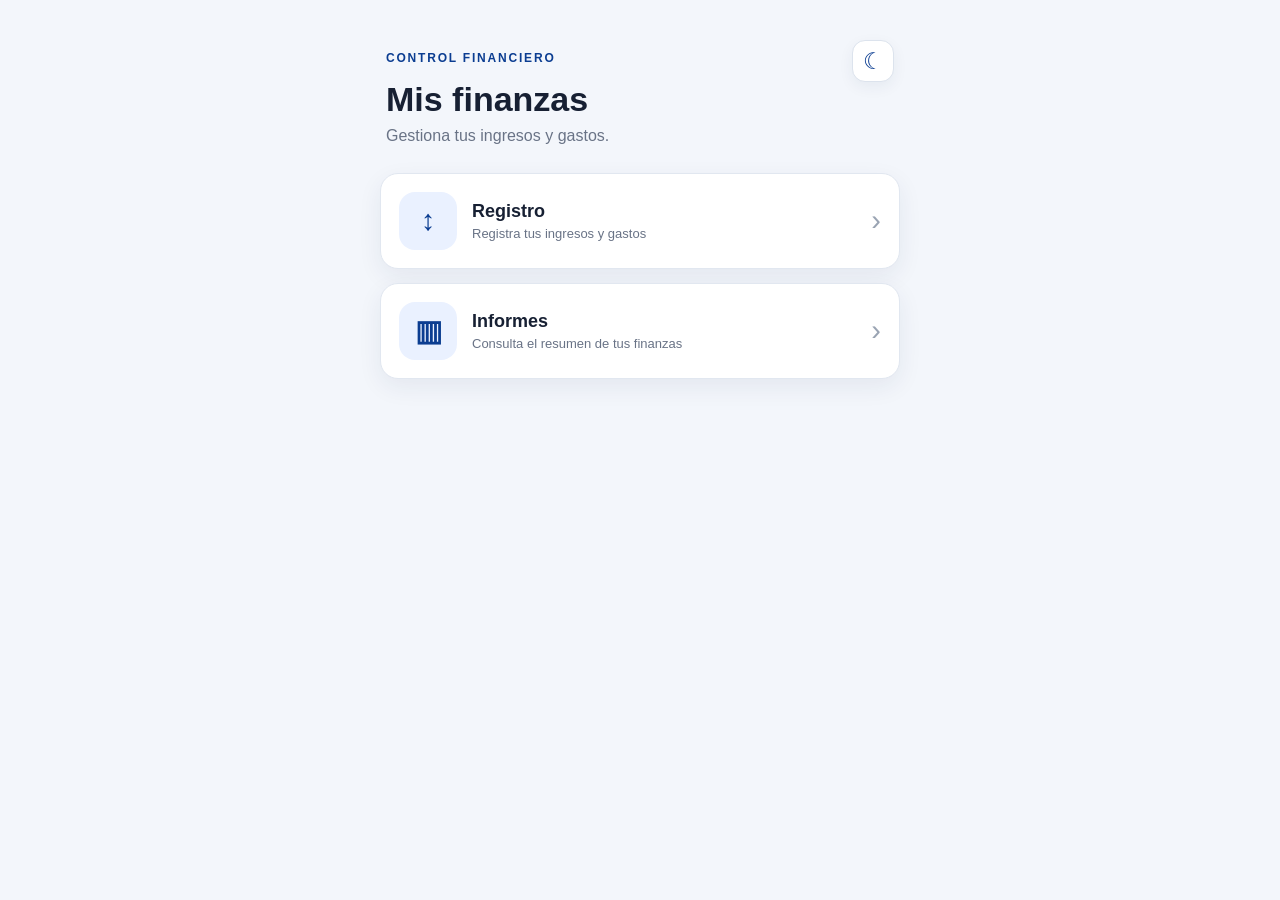
==== index.html @ 42301e38 "Corregir navegación Registro ↔ Movimientos" ====
<!doctype html>
<html lang="es">
<head>
<meta charset="UTF-8"><meta name="viewport" content="width=device-width, initial-scale=1, maximum-scale=1, user-scalable=no, viewport-fit=cover"><meta name="theme-color" content="#0b3d91"><title>Control Financiero</title><script>try{var t=localStorage.getItem('theme_mode_v1');document.documentElement.classList.add(t==='dark'?'theme-dark':'theme-light')}catch(e){document.documentElement.classList.add('theme-light')}</script><link rel="stylesheet" href="style.css?v=20"><link rel="stylesheet" href="tabs.css?v=1"><script src="https://telegram.org/js/telegram-web-app.js"></script>
</head>
<body><main class="app">
<header class="hero" id="appHeader"><div class="hero-top"><p class="eyebrow">CONTROL FINANCIERO</p><button id="themeToggle" class="theme-toggle" type="button" aria-label="Cambiar a modo noche" title="Modo noche"><span id="themeIcon" aria-hidden="true">☾</span></button></div><h1>Mis finanzas</h1><p class="subtitle">Gestiona tus ingresos y gastos.</p></header>
<section id="home" class="screen"><button class="main-card" id="registerButton" type="button"><span class="card-icon">↕</span><span><strong>Registro</strong><small>Registra tus ingresos y gastos</small></span><span class="arrow">›</span></button><button class="main-card" id="reportsButton" type="button"><span class="card-icon">▥</span><span><strong>Informes</strong><small>Consulta el resumen de tus finanzas</small></span><span class="arrow">›</span></button></section>
<section id="register" class="screen hidden"><div class="register-top"><button class="back" id="backButton" type="button">‹ Volver</button><button id="registerThemeToggle" class="theme-toggle" type="button" aria-label="Cambiar a modo noche" title="Modo noche"><span id="registerThemeIcon" aria-hidden="true">☾</span></button></div><div class="register-tabs" role="tablist" aria-label="Registro y movimientos"><button id="registerTabRegister" data-tab="register" class="register-tab active" type="button" role="tab" aria-selected="true">Registro</button><button id="movementsTabRegister" data-tab="movements" class="register-tab" type="button" role="tab" aria-selected="false">Movimientos</button></div><h2>Registro</h2><p class="section-note">Elige Ingresos o Gastos y utiliza un único teclado.</p>
<div class="register-panel">
  <div class="type-switch" role="tablist" aria-label="Tipo de movimiento">
    <button id="incomeTab" class="type-tab income active" type="button" role="tab" aria-selected="true"><span>＋</span><strong>Ingresos</strong></button>
    <button id="expenseTab" class="type-tab expense" type="button" role="tab" aria-selected="false"><span>−</span><strong>Gastos</strong></button>
  </div>
  <div class="inline-form">
    <div class="amount-box"><span class="currency">€</span><input id="activeAmount" type="text" inputmode="decimal" placeholder="0,00" aria-label="Importe"></div>
    <div class="keypad" id="sharedKeypad" aria-label="Teclado numérico"><button data-key="1">1</button><button data-key="2">2</button><button data-key="3">3</button><button data-key="4">4</button><button data-key="5">5</button><button data-key="6">6</button><button data-key="7">7</button><button data-key="8">8</button><button data-key="9">9</button><button data-key="clear">C</button><button data-key="0">0</button><button data-key="backspace">⌫</button></div>
    <div class="secondary-fields"><label class="field">Fecha<input id="activeDate" type="date"></label><label class="field">Categoría<select id="activeCategory"><option value="">Selecciona una categoría</option></select></label><label class="field description-field hidden" id="personField">Persona<input id="activePerson" type="text" maxlength="80" placeholder="¿Quién realizó este movimiento?"></label><label class="field description-field hidden" id="descriptionField">Descripción<textarea id="activeDescription" rows="2" maxlength="160" placeholder="Describe el movimiento"></textarea></label><label class="field hidden" id="payMonthField">Mes que corresponde<select id="activePayMonth"><option value="">Selecciona un mes</option><option>Enero</option><option>Febrero</option><option>Marzo</option><option>Abril</option><option>Mayo</option><option>Junio</option><option>Julio</option><option>Agosto</option><option>Septiembre</option><option>Octubre</option><option>Noviembre</option><option>Diciembre</option></select></label></div>
    <button class="save active-save" id="saveActive" type="button">Guardar ingreso</button>
  </div>
</div>
</section>
<section id="movementForm" class="screen hidden"></section>
<section id="movements" class="screen hidden"><div class="register-top"><button class="back" id="movementsBack" type="button">‹ Registro</button><button id="movementsThemeToggle" class="theme-toggle" type="button" aria-label="Cambiar a modo noche" title="Modo noche"><span id="movementsThemeIcon" aria-hidden="true">☾</span></button></div><div class="register-tabs" role="tablist" aria-label="Registro y movimientos"><button id="registerTabMovements" data-tab="register" class="register-tab" type="button" role="tab" aria-selected="false">Registro</button><button id="movementsTabMovements" data-tab="movements" class="register-tab active" type="button" role="tab" aria-selected="true">Movimientos</button></div><h2>Movimientos</h2><p class="section-note">Últimos movimientos registrados</p><div id="movementList" class="movement-list"></div></section>
<section id="reports" class="screen hidden"><button class="back" id="reportsBack" type="button">‹ Volver</button><h2>Informes</h2><div class="report-card"><span>Total ingresos</span><strong id="incomeTotal">€0,00</strong></div><div class="report-card"><span>Total gastos</span><strong id="expenseTotal">€0,00</strong></div><div class="report-card balance"><span>Saldo</span><strong id="balanceTotal">€0,00</strong></div><div class="recent-section reports-records"><div class="recent-heading"><strong>Todos los registros</strong><span id="reportCount">0</span></div><div id="reportMovements" class="recent-movements"><p class="empty-list">Todavía no hay movimientos registrados.</p></div></div></section>
</main><div id="toast" class="toast"></div><script src="app.js?v=21"></script></body></html>
---- style.css ----
*{box-sizing:border-box}html,body{margin:0;min-height:100%;font-family:-apple-system,BlinkMacSystemFont,"Segoe UI",sans-serif;background:#f3f6fb;color:#172033;touch-action:manipulation}body{padding:env(safe-area-inset-top) 16px env(safe-area-inset-bottom);-webkit-text-size-adjust:100%;overscroll-behavior:none}.app{width:min(100%,520px);margin:0 auto;padding:28px 0 32px}.hero{padding:12px 6px 28px}.hero-top{display:flex;align-items:center;justify-content:space-between;gap:12px}.eyebrow{margin:0 0 6px;font-size:12px;font-weight:800;letter-spacing:1.8px;color:#0b3d91}.hero h1{margin:0;font-size:34px;line-height:1.05}.subtitle{margin:9px 0 0;color:#697386;font-size:16px}.theme-toggle{width:42px;height:42px;display:grid;place-items:center;border:1px solid #dce3ed;border-radius:13px;background:#fff;color:#0b3d91;font-size:23px;line-height:1;cursor:pointer;box-shadow:0 5px 15px rgba(25,48,86,.06)}.theme-toggle:active{transform:scale(.96)}.screen{display:grid;gap:14px}.hidden{display:none!important}.main-card{width:100%;display:grid;grid-template-columns:58px 1fr 24px;align-items:center;gap:15px;padding:18px;border:1px solid #e1e7f0;border-radius:18px;background:#fff;box-shadow:0 8px 24px rgba(25,48,86,.07);text-align:left;color:inherit;cursor:pointer}.main-card:active,.type-tab:active,.keypad button:active,.save:active,.record-actions button:active{transform:scale(.98)}.card-icon{width:58px;height:58px;border-radius:16px;display:grid;place-items:center;background:#eaf1ff;color:#0b3d91;font-size:29px;font-weight:700}.main-card strong{display:block;font-size:18px}.main-card small{display:block;margin-top:4px;color:#7a8495;font-size:13px}.arrow{font-size:29px;color:#9aa4b3;text-align:right}.back{border:0;background:transparent;color:#0b3d91;padding:4px 0;font-size:15px;font-weight:700;text-align:left;cursor:pointer}.screen h2{margin:2px 0 0;font-size:28px}.section-note{margin:-7px 0 3px;color:#697386}.register-top{display:flex;align-items:center;justify-content:space-between;gap:12px}.register-panel{display:grid;gap:12px;padding:14px;border:1px solid #e1e7f0;border-radius:22px;background:#fff;box-shadow:0 8px 24px rgba(25,48,86,.06)}.type-switch{display:grid;grid-template-columns:1fr 1fr;gap:8px}.type-tab{display:flex;align-items:center;justify-content:center;gap:8px;height:58px;border:1px solid #e1e7f0;border-radius:15px;background:#f7f9fc;color:#697386;font-size:16px;font-weight:800;cursor:pointer;transition:.15s}.type-tab span{font-size:23px}.type-tab.income.active{background:rgba(24,131,74,.14);border-color:rgba(24,131,74,.38);color:#18834a}.type-tab.expense.active{background:rgba(211,60,60,.14);border-color:rgba(211,60,60,.38);color:#d33c3c}.inline-form{display:grid;gap:12px}.amount-box{display:flex;align-items:center;gap:5px;min-height:104px;padding:12px 20px;background:#eaf1ff;border:1px solid #cbdcff;border-radius:22px;box-shadow:0 10px 28px rgba(25,48,86,.07)}.currency{font-size:32px;font-weight:800;color:#0b3d91}.amount-box input{width:100%;border:0;background:transparent;color:#0b3d91;padding:0;font-size:clamp(38px,10vw,42px);line-height:1;font-weight:800;letter-spacing:-1.5px;outline:none}.amount-box input::placeholder{color:#7f9bc9}.keypad{display:grid;grid-template-columns:repeat(3,1fr);gap:10px}.keypad button{height:58px;border:1px solid #e1e7f0;border-radius:16px;background:#fdfefe;font-size:21px;font-weight:700;color:#172033;cursor:pointer;box-shadow:0 5px 15px rgba(25,48,86,.05)}.secondary-fields{display:grid;grid-template-columns:minmax(0,1fr) minmax(0,1fr);gap:10px;padding-top:2px}.field{display:grid;grid-template-rows:15px 42px;gap:5px;min-width:0;font-size:11px;font-weight:700;color:#697386}.field input,.field select{display:block;width:100%;height:42px;min-width:0;margin:0;padding:0 12px;border:1px solid #dce3ed;border-radius:11px;background:#fff;color:#172033;font-family:inherit;font-size:13px;font-weight:500;line-height:40px;outline:none;box-shadow:none;appearance:none;-webkit-appearance:none}.field input[type="date"]{text-align:left}.field select{padding-right:12px}.field input:focus,.field select:focus,.field textarea:focus{border-color:#0b3d91;box-shadow:0 0 0 3px rgba(11,61,145,.1)}.field textarea{display:block;width:100%;height:64px;min-height:64px;padding:9px 10px;border:1px solid #dce3ed;border-radius:11px;background:#fff;color:#172033;font:inherit;line-height:20px;resize:none}.description-field{grid-column:1/-1;color:#8a94a5}.save{height:56px;border:0;border-radius:16px;background:#0b3d91;color:#fff;font-size:17px;font-weight:800;cursor:pointer;margin-top:32px;box-shadow:0 8px 20px rgba(11,61,145,.2)}.recent-section{display:grid;gap:9px;margin-top:3px}.recent-heading{display:flex;align-items:center;justify-content:space-between;padding:2px 2px 0}.recent-heading strong{font-size:16px}.recent-heading span{min-width:24px;height:24px;padding:0 7px;display:grid;place-items:center;border-radius:999px;background:#eaf1ff;color:#0b3d91;font-size:12px;font-weight:800}.recent-movements{display:grid;gap:8px}.record{display:grid;grid-template-columns:minmax(0,1fr) auto;gap:8px;align-items:center;padding:12px;border:1px solid #e1e7f0;border-radius:15px;background:#fff}.record-main{min-width:0}.record-title{display:flex;align-items:center;justify-content:space-between;gap:10px}.record-kind{font-size:13px;font-weight:800}.record-title strong{font-size:17px;white-space:nowrap}.record.income .record-kind,.record.income .record-title strong{color:#18834a}.record.expense .record-kind,.record.expense .record-title strong{color:#d33c3c}.record-meta{display:flex;justify-content:space-between;gap:8px;margin-top:5px;color:#697386;font-size:11px}.record-meta span:first-child{font-weight:700;color:#4f5a6c}.record-meta span:last-child{text-align:right;white-space:nowrap}.record-description{margin-top:5px;color:#697386;font-size:11px;overflow:hidden;text-overflow:ellipsis;white-space:nowrap}.record-description b{color:#4f5a6c}.record-actions{display:flex;gap:5px}.record-actions button{width:34px;height:34px;border:1px solid #dce3ed;border-radius:10px;background:#f7f9fc;color:#697386;font-size:16px;cursor:pointer}.record-actions .edit-record{color:#0b3d91}.record-actions .delete-record{color:#d33c3c}.movement-list{display:grid;gap:10px}.movement{padding:15px;border:1px solid #e1e7f0;border-radius:16px;background:#fff}.movement-top{display:flex;justify-content:space-between;gap:12px;margin-bottom:11px}.movement-top strong{font-size:16px}.movement-top b{font-size:17px}.movement.income .movement-top strong{color:#18834a}.movement.expense .movement-top strong{color:#d33c3c}.movement>div:not(.movement-top){display:flex;justify-content:space-between;gap:12px;padding-top:6px;color:#697386;font-size:13px}.movement>div:not(.movement-top) span:last-child{text-align:right;color:#172033}.empty-list{color:#697386;text-align:center;padding:18px}.report-card{display:flex;justify-content:space-between;align-items:center;padding:19px;border-radius:17px;background:#fff;border:1px solid #e1e7f0}.report-card span{color:#697386}.report-card strong{font-size:20px}.report-card.balance{background:#eaf1ff;border-color:#cbdcff}.toast{position:fixed;left:50%;bottom:24px;transform:translate(-50%,20px);opacity:0;pointer-events:none;background:#172033;color:#fff;padding:12px 17px;border-radius:12px;font-size:14px;transition:.2s;white-space:nowrap}@media(max-width:390px){.app{padding-top:20px}.hero h1{font-size:30px}.secondary-fields{gap:8px}.field{grid-template-rows:14px 40px;font-size:10px}.field input,.field select{height:40px;padding:0 9px;font-size:12px;line-height:38px}.amount-box{min-height:96px;padding:12px 17px}.currency{font-size:29px}.keypad button{height:54px}.type-tab{height:54px;font-size:15px}.save{margin-top:32px}.record-meta{font-size:10px}.record-actions button{width:31px;height:31px}}.toast.show{transform:translate(-50%,0);opacity:1}.theme-dark{background:#0f1520;color:#eef2f8}.theme-dark .eyebrow{color:#8db3ff}.theme-dark .subtitle,.theme-dark .section-note,.theme-dark .main-card small,.theme-dark .report-card span,.theme-dark .field{color:#9ca8ba}.theme-dark .main-card,.theme-dark .register-panel,.theme-dark .keypad button,.theme-dark .report-card,.theme-dark .field input,.theme-dark .field select,.theme-dark .field textarea,.theme-dark .record{background:#171f2c;border-color:#293548;color:#eef2f8}.theme-dark .card-icon{background:#1d3154;color:#a9c5ff}.theme-dark .keypad button{color:#eef2f8}.theme-dark .amount-box{background:#172a4b;border-color:#31558e}.theme-dark .currency,.theme-dark .amount-box input{color:#a9c5ff}.theme-dark .amount-box input::placeholder{color:#6680ae}.theme-dark .report-card.balance{background:#172a4b;border-color:#31558e}.theme-dark .back{color:#8db3ff}.theme-dark .field input:focus,.theme-dark .field select:focus,.theme-dark .field textarea:focus{border-color:#8db3ff}.theme-dark .type-tab{background:#171f2c;border-color:#293548;color:#9ca8ba}.theme-dark .type-tab.income.active{background:rgba(125,217,165,.14);border-color:rgba(125,217,165,.38);color:#7dd9a5}.theme-dark .type-tab.expense.active{background:rgba(255,143,143,.14);border-color:rgba(255,143,143,.38);color:#ff8f8f}.theme-dark .theme-toggle{background:#171f2c;border-color:#293548;color:#ffd76a}.theme-dark .recent-heading span{background:#1d3154;color:#a9c5ff}.theme-dark .record-meta{color:#9ca8ba}.theme-dark .record-meta span:first-child,.theme-dark .record-description b{color:#cbd4e2}.theme-dark .record-description{color:#9ca8ba}.theme-dark .record-actions button{background:#202a39;border-color:#334155}.theme-light{background:#f3f6fb;color:#172033}body.theme-light{background:#f3f6fb;color:#172033}body.theme-light .eyebrow{color:#0b3d91}body.theme-light .subtitle,body.theme-light .section-note,body.theme-light .main-card small,body.theme-light .report-card span,body.theme-light .field{color:#697386}body.theme-light .main-card,body.theme-light .register-panel,body.theme-light .keypad button,body.theme-light .report-card,body.theme-light .field input,body.theme-light .field select,body.theme-light .field textarea,body.theme-light .record{background:#fff;border-color:#e1e7f0;color:#172033}body.theme-light .card-icon{background:#eaf1ff;color:#0b3d91}body.theme-light .keypad button{color:#172033}body.theme-light .amount-box{background:#eaf1ff;border-color:#cbdcff}body.theme-light .currency,body.theme-light .amount-box input{color:#0b3d91}body.theme-light .amount-box input::placeholder{color:#7f9bc9}body.theme-light .report-card.balance{background:#eaf1ff;border-color:#cbdcff}body.theme-light .back{color:#0b3d91}body.theme-light .type-tab{background:#f7f9fc;border-color:#e1e7f0;color:#697386}body.theme-light .type-tab.income.active{background:rgba(24,131,74,.14);border-color:rgba(24,131,74,.38);color:#18834a}body.theme-light .type-tab.expense.active{background:rgba(211,60,60,.14);border-color:rgba(211,60,60,.38);color:#d33c3c}body.theme-light .theme-toggle{background:#fff;border-color:#dce3ed;color:#0b3d91}html.theme-light,html.theme-light body{background:#f3f6fb;color:#172033}html.theme-light body{min-height:100vh}html.theme-light .app{background:transparent}html.theme-dark,html.theme-dark body{background:#0f1520;color:#eef2f8}
---- tabs.css ----
.register-tabs{display:grid;grid-template-columns:1fr 1fr;gap:8px;margin:2px 0 4px}.register-tab{height:48px;border:1px solid #dce3ed;border-radius:13px;background:#f7f9fc;color:#697386;font-size:15px;font-weight:800;cursor:pointer}.register-tab.active{background:#0b3d91;border-color:#0b3d91;color:#fff}.register-tab:active{transform:scale(.98)}.theme-dark .register-tab{background:#171f2c;border-color:#293548;color:#9ca8ba}.theme-dark .register-tab.active{background:#8db3ff;border-color:#8db3ff;color:#0f1520}
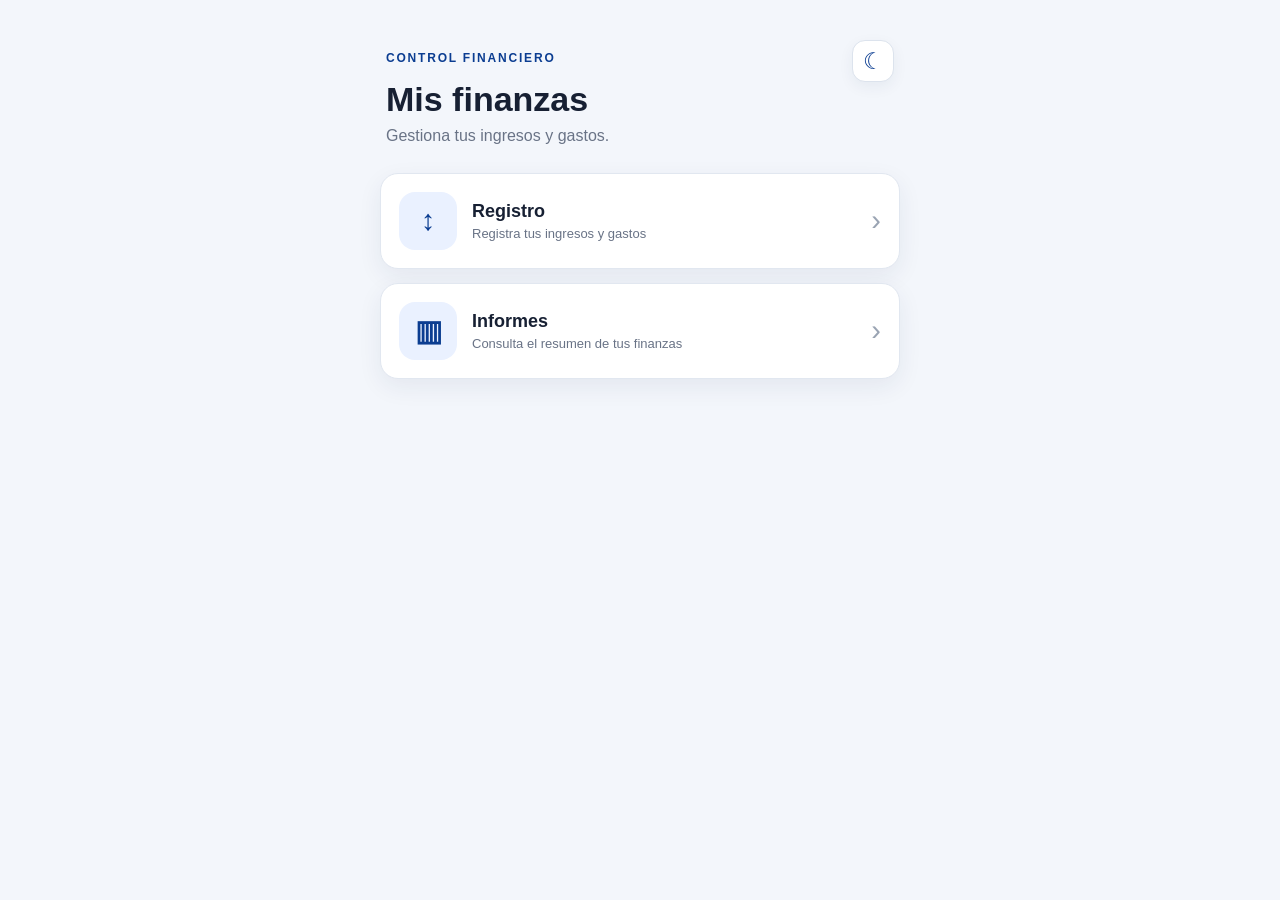
==== commit 4cfed2f4: "Limpiar pantalla de Registro" ====
--- a/index.html
+++ b/index.html
@@ -6,7 +6,7 @@
 <body><main class="app">
 <header class="hero" id="appHeader"><div class="hero-top"><p class="eyebrow">CONTROL FINANCIERO</p><button id="themeToggle" class="theme-toggle" type="button" aria-label="Cambiar a modo noche" title="Modo noche"><span id="themeIcon" aria-hidden="true">☾</span></button></div><h1>Mis finanzas</h1><p class="subtitle">Gestiona tus ingresos y gastos.</p></header>
 <section id="home" class="screen"><button class="main-card" id="registerButton" type="button"><span class="card-icon">↕</span><span><strong>Registro</strong><small>Registra tus ingresos y gastos</small></span><span class="arrow">›</span></button><button class="main-card" id="reportsButton" type="button"><span class="card-icon">▥</span><span><strong>Informes</strong><small>Consulta el resumen de tus finanzas</small></span><span class="arrow">›</span></button></section>
-<section id="register" class="screen hidden"><div class="register-top"><button class="back" id="backButton" type="button">‹ Volver</button><button id="registerThemeToggle" class="theme-toggle" type="button" aria-label="Cambiar a modo noche" title="Modo noche"><span id="registerThemeIcon" aria-hidden="true">☾</span></button></div><div class="register-tabs" role="tablist" aria-label="Registro y movimientos"><button id="registerTabRegister" data-tab="register" class="register-tab active" type="button" role="tab" aria-selected="true">Registro</button><button id="movementsTabRegister" data-tab="movements" class="register-tab" type="button" role="tab" aria-selected="false">Movimientos</button></div><h2>Registro</h2><p class="section-note">Elige Ingresos o Gastos y utiliza un único teclado.</p>
+<section id="register" class="screen hidden"><div class="register-top"><button class="back" id="backButton" type="button">‹ Volver</button><button id="registerThemeToggle" class="theme-toggle" type="button" aria-label="Cambiar a modo noche" title="Modo noche"><span id="registerThemeIcon" aria-hidden="true">☾</span></button></div><div class="register-tabs" role="tablist" aria-label="Registro y movimientos"><button id="registerTabRegister" data-tab="register" class="register-tab active" type="button" role="tab" aria-selected="true">Registro</button><button id="movementsTabRegister" data-tab="movements" class="register-tab" type="button" role="tab" aria-selected="false">Movimientos</button></div>
 <div class="register-panel">
   <div class="type-switch" role="tablist" aria-label="Tipo de movimiento">
     <button id="incomeTab" class="type-tab income active" type="button" role="tab" aria-selected="true"><span>＋</span><strong>Ingresos</strong></button>
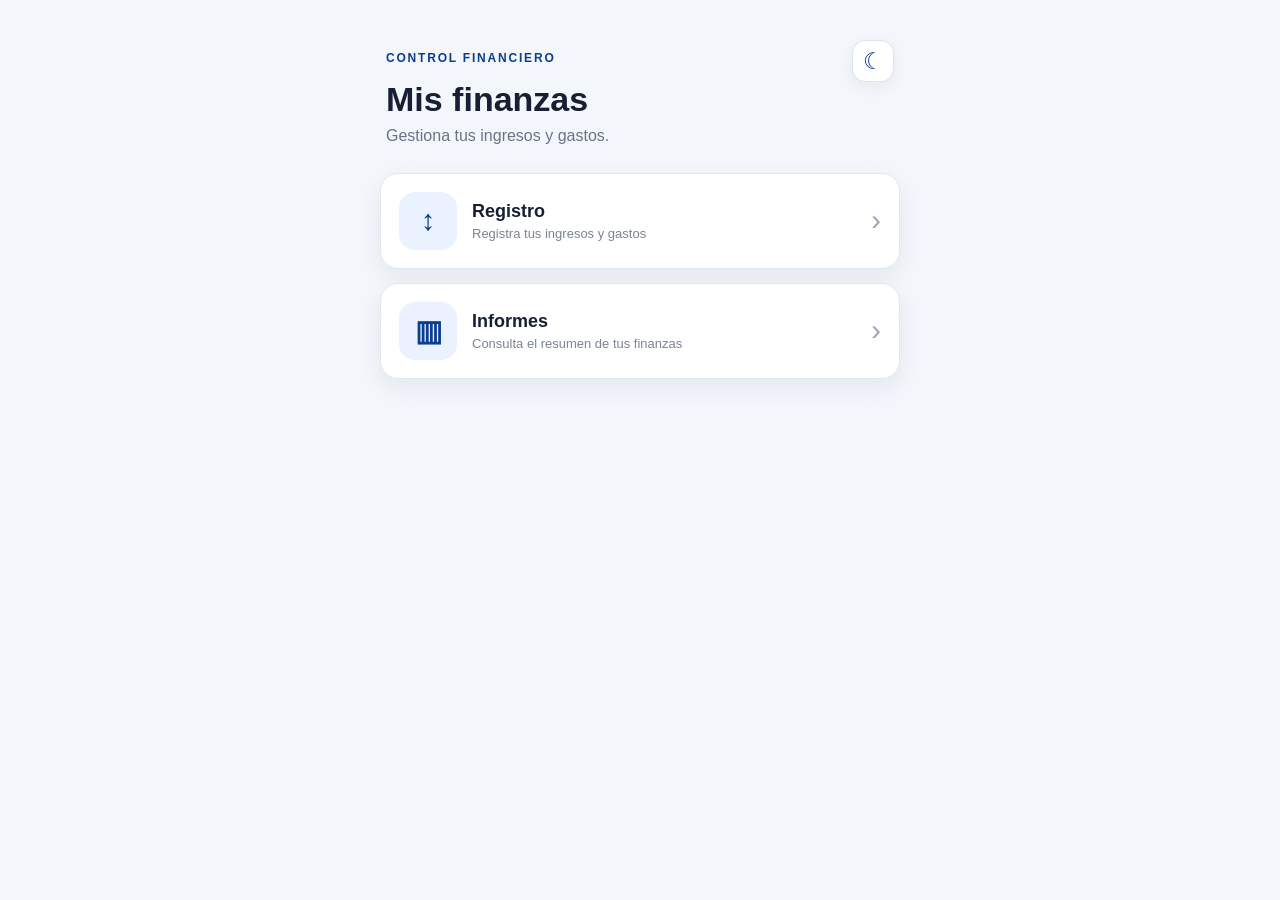
==== commit 9d74d8c1: "Cambia Mes que corresponde de Alquiler e Hipoteca a lista desplegable" ====
--- a/index.html
+++ b/index.html
@@ -15,12 +15,12 @@
   <div class="inline-form">
     <div class="amount-box"><span class="currency">€</span><input id="activeAmount" type="text" inputmode="decimal" placeholder="0,00" aria-label="Importe"></div>
     <div class="keypad" id="sharedKeypad" aria-label="Teclado numérico"><button data-key="1">1</button><button data-key="2">2</button><button data-key="3">3</button><button data-key="4">4</button><button data-key="5">5</button><button data-key="6">6</button><button data-key="7">7</button><button data-key="8">8</button><button data-key="9">9</button><button data-key="clear">C</button><button data-key="0">0</button><button data-key="backspace">⌫</button></div>
-    <div class="secondary-fields"><label class="field">Fecha<input id="activeDate" type="date"></label><label class="field">Categoría<select id="activeCategory"><option value="">Selecciona una categoría</option></select></label><label class="field description-field hidden" id="personField">Persona<input id="activePerson" type="text" maxlength="80" placeholder="¿Quién realizó este movimiento?"></label><label class="field description-field hidden" id="descriptionField">Descripción<textarea id="activeDescription" rows="2" maxlength="160" placeholder="Describe el movimiento"></textarea></label><label class="field hidden" id="payMonthField">Mes que corresponde<select id="activePayMonth"><option value="">Selecciona un mes</option><option>Enero</option><option>Febrero</option><option>Marzo</option><option>Abril</option><option>Mayo</option><option>Junio</option><option>Julio</option><option>Agosto</option><option>Septiembre</option><option>Octubre</option><option>Noviembre</option><option>Diciembre</option></select></label></div>
+    <div class="secondary-fields"><label class="field">Fecha<input id="activeDate" type="date"></label><label class="field">Categoría<select id="activeCategory"><option value="">Selecciona una categoría</option></select></label><label class="field description-field hidden" id="personField">Persona<input id="activePerson" type="text" maxlength="80" placeholder="¿Quién realizó este movimiento?"></label><label class="field description-field hidden" id="descriptionField">Descripción<textarea id="activeDescription" rows="2" maxlength="160" placeholder="Describe el movimiento"></textarea></label><label class="field hidden" id="payMonthField">Mes que corresponde<select id="activePayMonth"><option value="">Selecciona un mes</option><option>Enero</option><option>Febrero</option><option>Marzo</option><option>Abril</option><option>Mayo</option><option>Junio</option><option>Julio</option><option>Agosto</option><option>Septiembre</option><option>Octubre</option><option>Noviembre</option><option>Diciembre</option></select></label><label class="field hidden" id="correspondsField">Mes que corresponde<select id="activeCorresponds"><option value="">Selecciona un mes</option><option>Enero</option><option>Febrero</option><option>Marzo</option><option>Abril</option><option>Mayo</option><option>Junio</option><option>Julio</option><option>Agosto</option><option>Septiembre</option><option>Octubre</option><option>Noviembre</option><option>Diciembre</option></select></label></div>
     <button class="save active-save" id="saveActive" type="button">Guardar ingreso</button>
   </div>
 </div>
 </section>
 <section id="movementForm" class="screen hidden"></section>
-<section id="movements" class="screen hidden"><div class="register-top"><button class="back" id="movementsBack" type="button">‹ Registro</button><button id="movementsThemeToggle" class="theme-toggle" type="button" aria-label="Cambiar a modo noche" title="Modo noche"><span id="movementsThemeIcon" aria-hidden="true">☾</span></button></div><div class="register-tabs" role="tablist" aria-label="Registro y movimientos"><button id="registerTabMovements" data-tab="register" class="register-tab" type="button" role="tab" aria-selected="false">Registro</button><button id="movementsTabMovements" data-tab="movements" class="register-tab active" type="button" role="tab" aria-selected="true">Movimientos</button></div><h2>Movimientos</h2><p class="section-note">Últimos movimientos registrados</p><div id="movementList" class="movement-list"></div></section>
+<section id="movements" class="screen hidden"><div class="register-top"><button class="back" id="movementsBack" type="button">‹ Volver</button><button id="movementsThemeToggle" class="theme-toggle" type="button" aria-label="Cambiar a modo noche" title="Modo noche"><span id="movementsThemeIcon" aria-hidden="true">☾</span></button></div><div class="register-tabs" role="tablist" aria-label="Registro y movimientos"><button id="registerTabMovements" data-tab="register" class="register-tab" type="button" role="tab" aria-selected="false">Registro</button><button id="movementsTabMovements" data-tab="movements" class="register-tab active" type="button" role="tab" aria-selected="true">Movimientos</button></div><p class="section-note">Últimos movimientos registrados</p><div id="movementList" class="movement-list"></div></section>
 <section id="reports" class="screen hidden"><button class="back" id="reportsBack" type="button">‹ Volver</button><h2>Informes</h2><div class="report-card"><span>Total ingresos</span><strong id="incomeTotal">€0,00</strong></div><div class="report-card"><span>Total gastos</span><strong id="expenseTotal">€0,00</strong></div><div class="report-card balance"><span>Saldo</span><strong id="balanceTotal">€0,00</strong></div><div class="recent-section reports-records"><div class="recent-heading"><strong>Todos los registros</strong><span id="reportCount">0</span></div><div id="reportMovements" class="recent-movements"><p class="empty-list">Todavía no hay movimientos registrados.</p></div></div></section>
-</main><div id="toast" class="toast"></div><script src="app.js?v=21"></script></body></html>
+</main><div id="toast" class="toast"></div><script src="app.js?v=23"></script></body></html>
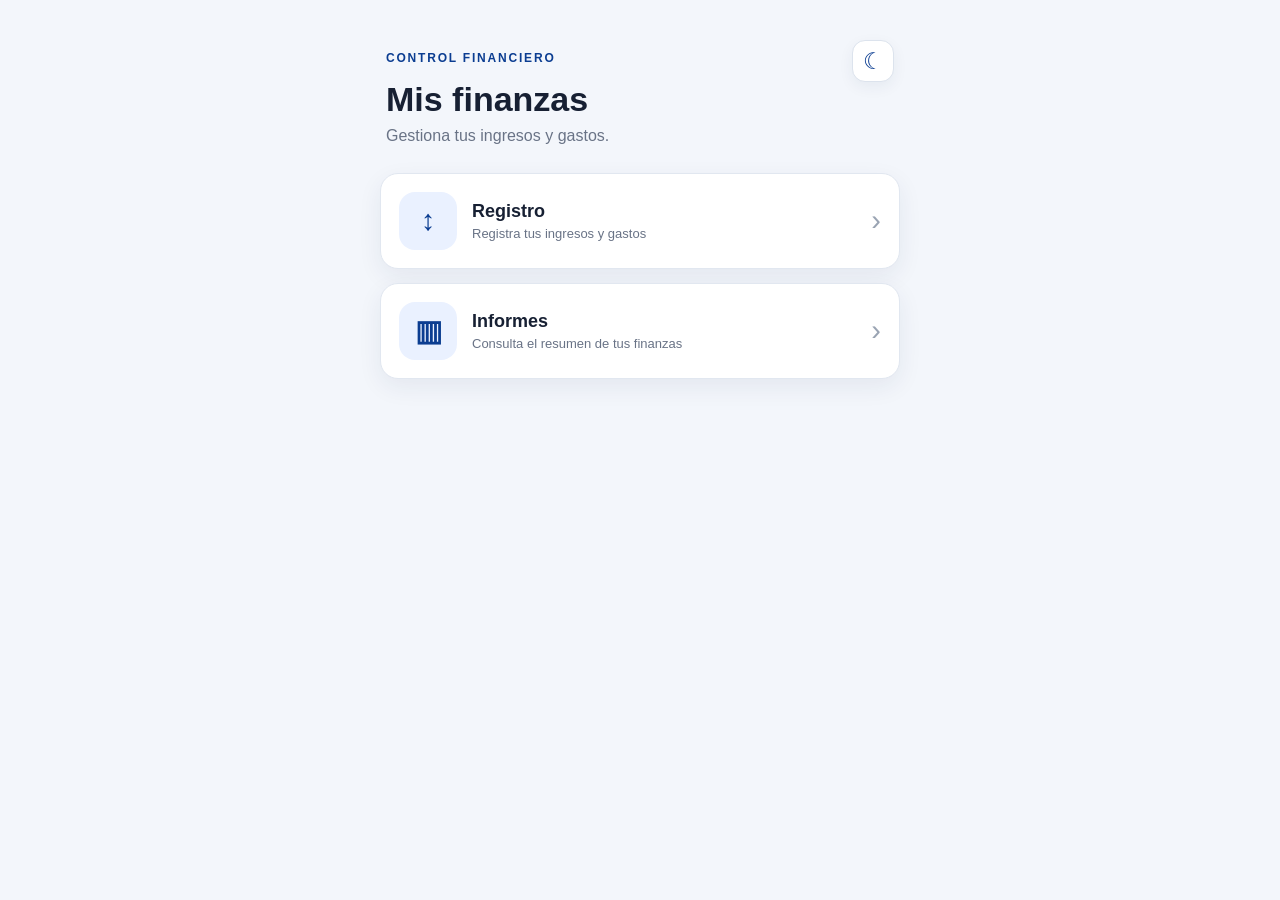
==== commit b3d67a35: "Actualizar cache de app.js tras corregir JavaScript" ====
--- a/index.html
+++ b/index.html
@@ -23,4 +23,4 @@
 <section id="movementForm" class="screen hidden"></section>
 <section id="movements" class="screen hidden"><div class="register-top"><button class="back" id="movementsBack" type="button">‹ Volver</button><button id="movementsThemeToggle" class="theme-toggle" type="button" aria-label="Cambiar a modo noche" title="Modo noche"><span id="movementsThemeIcon" aria-hidden="true">☾</span></button></div><div class="register-tabs" role="tablist" aria-label="Registro y movimientos"><button id="registerTabMovements" data-tab="register" class="register-tab" type="button" role="tab" aria-selected="false">Registro</button><button id="movementsTabMovements" data-tab="movements" class="register-tab active" type="button" role="tab" aria-selected="true">Movimientos</button></div><p class="section-note">Últimos movimientos registrados</p><div id="movementList" class="movement-list"></div></section>
 <section id="reports" class="screen hidden"><button class="back" id="reportsBack" type="button">‹ Volver</button><h2>Informes</h2><div class="report-card"><span>Total ingresos</span><strong id="incomeTotal">€0,00</strong></div><div class="report-card"><span>Total gastos</span><strong id="expenseTotal">€0,00</strong></div><div class="report-card balance"><span>Saldo</span><strong id="balanceTotal">€0,00</strong></div><div class="recent-section reports-records"><div class="recent-heading"><strong>Todos los registros</strong><span id="reportCount">0</span></div><div id="reportMovements" class="recent-movements"><p class="empty-list">Todavía no hay movimientos registrados.</p></div></div></section>
-</main><div id="toast" class="toast"></div><script src="app.js?v=23"></script></body></html>
+</main><div id="toast" class="toast"></div><script src="app.js?v=24"></script></body></html>
